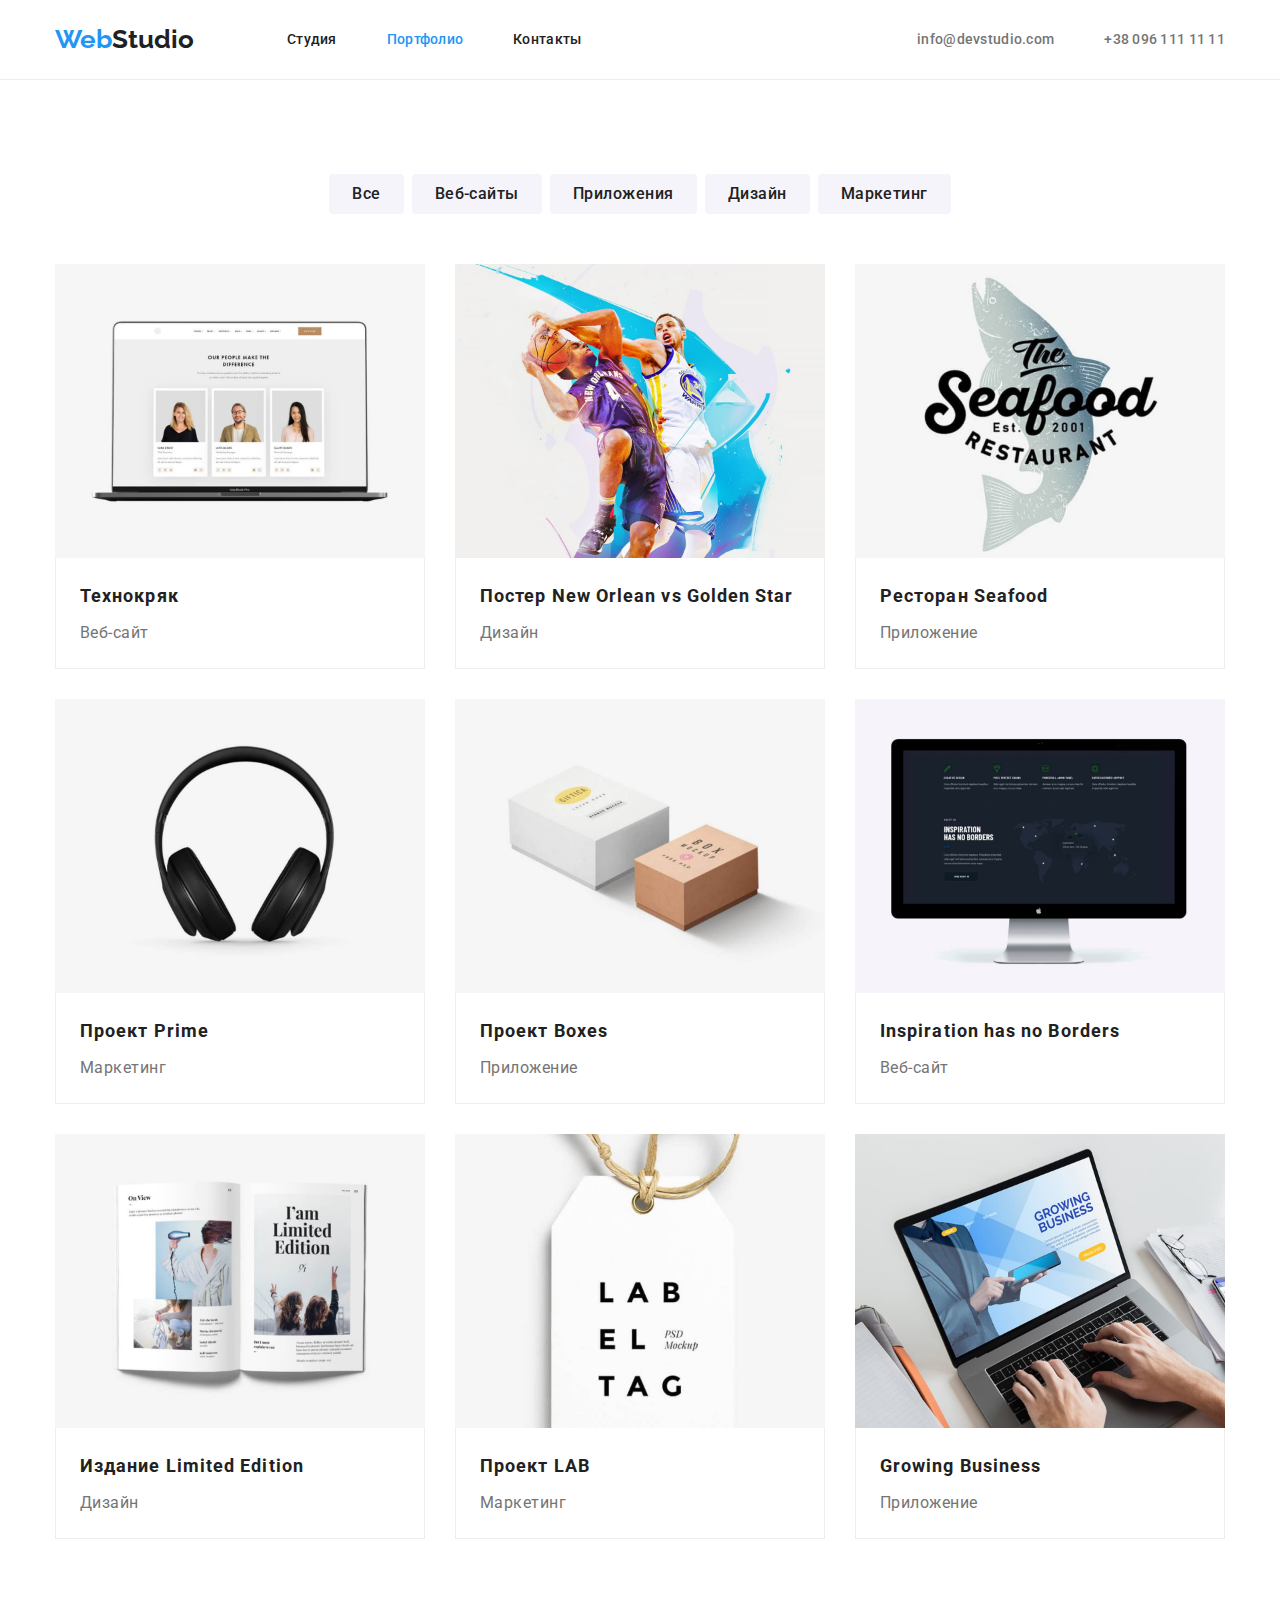
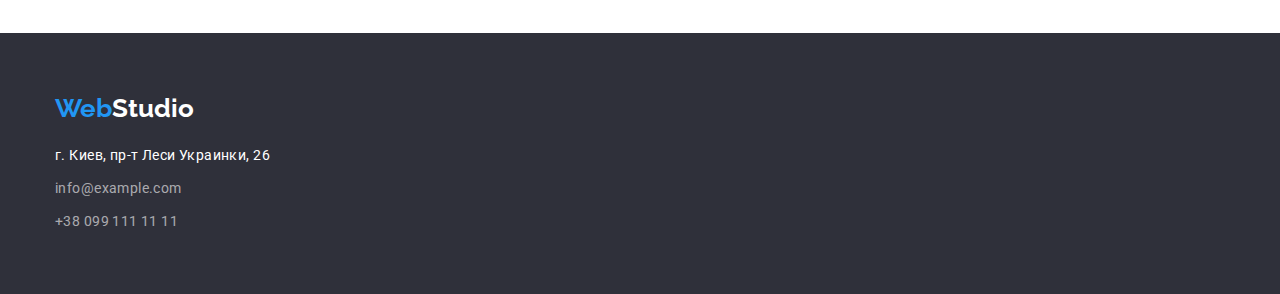
==== portfolio.html @ 28df5c34 "Создает основу для hw-04" ====
<!DOCTYPE html>
<html lang="ru">
<head>
    <meta charset="UTF-8">
    <meta http-equiv="X-UA-Compatible" content="IE=edge">
    <meta name="viewport" content="width=device-width, initial-scale=1.0">
    <title>Portfolio</title>
    <link rel="preconnect" href="https://fonts.googleapis.com">
    <link rel="preconnect" href="https://fonts.gstatic.com" crossorigin>
    <link href="https://fonts.googleapis.com/css2?family=Raleway:wght@700&family=Roboto:wght@400;500;700;900&display=swap"
        rel="stylesheet">
    <link rel="stylesheet" href="./css/normalize.css" />
    <link rel="stylesheet" href="https://cdnjs.cloudflare.com/ajax/libs/modern-normalize/1.1.0/modern-normalize.min.css">
    <link rel="stylesheet" href="./css/styles.css" />

</head>
<body>
    <!--header-->
    <header class="content">
        <div class="container main-nav">
            <nav class="menu">
                <a class=logo href="./index.html"><span class="accent">Web</span>Studio</a>
                <ul class="menu-list no-markers">
                    <li class="menu-item">
                        <a href="./index.html" class="menu-link">Студия</a>
                    </li>
                    <li class="menu-item">
                        <a href="./portfolio.html" class="menu-link current">Портфолио</a>
                    </li>
                    <li class="menu-item">
                        <a href="#" class="menu-link">Контакты</a>
                    </li>
                </ul>
            </nav>
            <ul class="connection no-markers">
                <li class="connection-link"><a href="mailto:info@devstudio.com" class="contact-us">info@devstudio.com</a>
                </li>
                <li class="connection-link"><a href="tel+380961111111" class="contact-us">+38 096 111 11 11</a></li>
            </ul>
        </div>
    </header>
    <main>
        <section class="section">
            <div class="container">
                <h1 class="visually-hidden">Наши работы</h1> <!-- Надо будет скрыть этот элемент "h1"! --> 
                <ul class="filter no-markers">
                    <li class="filter-item"><button type="button" class="filter-button button">Все</button></li>
                    <li class="filter-item"><button type="button" class="filter-button button">Веб-сайты</button></li>
                    <li class="filter-item"><button type="button" class="filter-button button">Приложения</button></li>
                    <li class="filter-item"><button type="button" class="filter-button button">Дизайн</button></li>
                    <li class="filter-item"><button type="button" class="filter-button button">Маркетинг</button></li>
                </ul>
                <ul class="card-set no-markers">
                    <li class="item">
                        <a href="#">
                            <div class="card-thumb">
                                <img class="project-image" src="./images/technokryak.jpg" alt="экран макбука" width="370">
                            </div>
                            <div class="card-content">
                                <h2 class="title-project">Технокряк</h2>
                                <p class="project-description">Веб-сайт</p>
                            </div>
                        </a>
                    </li>
                    <li class="item">
                        <a href="#">
                            <div class="card-thumb">
                                <img class="project-image" src="./images/poster.jpg" alt="два парня играют в баскетбол" width="370">
                            </div>
                            <div class="card-content">
                                <h2 class="title-project">Постер New Orlean vs Golden Star</h2>
                                <p class="project-description">Дизайн</p>
                            </div>
                        </a>
                    </li>
                    <li class="item">
                        <a href="#">
                            <div class="card-thumb">
                                <img class="project-image" src="./images/seafood.jpg" alt="Логотип ресторана Сифуд" width="370">
                            </div>
                            <div class="card-content">
                                <h2 class="title-project">Ресторан Seafood</h2>
                                <p class="project-description">Приложение</p>
                            </div>
                        </a>
                    </li>
                    <li class="item">
                        <a href="#">
                            <div class="card-thumb">
                                <img class="project-image" src="./images/prime.jpg" alt="Наушники" width="370">
                            </div>
                            <div class="card-content">
                                <h2 class="title-project">Проект Prime</h2>
                                <p class="project-description">Маркетинг</p>
                            </div>
                        </a>
                    </li>
                    <li class="item">
                        <a href="#">
                            <div class="card-thumb">
                                <img class="project-image" src="./images/boxes.jpg" alt="Две коробки" width="370">
                            </div>
                            <div class="card-content">
                                <h2 class="title-project">Проект Boxes</h2>
                                <p class="project-description">Приложение</p>
                            </div>
                        </a>
                    </li>
                    <li class="item">
                        <a href="#">
                            <div class="card-thumb">
                                <img class="project-image" src="./images/inspiration.jpg" alt="Экран компьютера" width="370">
                            </div>
                            <div class="card-content">
                                <h2 class="title-project">Inspiration has no Borders</h2>
                                <p class="project-description">Веб-сайт</p>
                            </div>
                        </a>
                    </li>
                    <li class="item">
                        <a href="#">
                            <div class="card-thumb">
                                <img class="project-image" src="./images/Limited.jpg" alt="Открытая книга" width="370">
                            </div>
                            <div class="card-content">
                                <h2 class="title-project">Издание Limited Edition</h2>
                                <p class="project-description">Дизайн</p>
                            </div>
                        </a>
                    </li>
                    <li class="item">
                        <a href="#">
                            <div class="card-thumb">
                                <img class="project-image" src="./images/LAB.jpg" alt="Бейдж с названием проетка" width="370">
                            </div>
                            <div class="card-content">
                                <h2 class="title-project">Проект LAB</h2>
                                <p class="project-description">Маркетинг</p>
                            </div>
                        </a>
                    </li>
                    <li class="item">
                        <a href="#">
                            <div class="card-thumb">
                                <img class="project-image" src="./images/Business.jpg" alt="Работа за ноутбуком" width="370">
                            </div>
                            <div class="card-content">
                                <h2 class="title-project">Growing Business</h2>
                                <p class="project-description">Приложение</p>
                            </div>
                        </a>
                    </li>
                </ul>
            </div>
        </section>
    </main>
    <!--footer-->
    <footer class="dark">
        <div class="container">
            <a class=logo-footer href="./index.html"><span class="accent">Web</span>Studio</a>
            <address>
                <ul class="no-markers">
                    <li class="contacts-footer"><a class="find-us"
                            href="https://www.google.com/maps/place/бул.+Леси+Украинки,+26,+Киев" target="_blank"
                            rel="noreferrer noopener nofollow">г. Киев, пр-т Леси Украинки, 26</a></li>
                    <li class="contacts-footer"><a class=" mail-tel" href="mailto:info@example.com">info@example.com</a>
                    </li>
                    <li class="contacts-footer"><a class="mail-tel" href="tel:+380991111111">+38 099 111 11 11</a></li>
                </ul>
            </address>
        </div>
    </footer>
</body>
</html>
---- css/styles.css ----
:root {
    --primery-color: #212121;
    --secondary-color: #757575;
    --accent-color: #2196F3;
    --accent-color-hover: #188CE8;
    --light-color: #FFFFFF;
    --backgound-gray-color: #F5F4FA;
    --primery-font: 'Roboto', sans-serif;
    --secondary-font: 'Raleway', sans-serif;
    --normal-font: 400;
    --medium-font: 500;
    --bolt-font: 700;
    --bolder-font: 900;
    --primary-font-size: 14px;
    --secondary-font-size: 16px;
    --image-border: 1px solid #EEEEEE;
}

body {
    background-color: var(--light-color);
    font-size: var(--primary-font-size);
    color: var(--primery-color);
    font-family: var(--primery-font);
    letter-spacing: 0,03em;
}
img {
    display: block;
    max-width: 100%;
}

/* header */
.content {
    padding-top: 24px;
    padding-bottom: 24px;
    border-bottom: 1px solid #ECECEC;
}

.menu {
    display: flex;
    align-items: center;
}

.menu-list {
    display: flex;
}

.logo {
    margin-right: 93px;
}

.menu-list .menu-item:not(:last-child) {
margin-right: 50px;    
}

.logo {

    color: var(--primery-color);
    font-family: var(--secondary-font);
    font-size: 26px;
    font-weight: var(--bolt-font);
    line-height: 1.19;
    text-decoration: none;
    letter-spacing: 0.03;
}

.accent {
    color: var(--accent-color);
}

.no-markers {
    list-style: none;
    padding: 0;
    margin: 0;
}

.menu-link {
    color: var(--primery-color);
    font-weight: var(--medium-font);
    text-decoration: none;
    line-height: 1.14;
    letter-spacing: 0.02em;
}
.menu-link:hover, 
.menu-link:focus {
    color: var(--accent-color);
}

.connection {
    display: flex;
    margin-left: auto;
}
.connection .connection-link + .connection-link {
    margin-left: 50px;
}

.contact-us {
    color: var(--secondary-color);
    font-weight: var(--medium-font);
    line-height: 1.14;
    letter-spacing: 0.02em;
    text-decoration: none;
}
.contact-us:hover,
.contact-us:focus {
    color: var(--accent-color);
}

.container {
margin-left: auto;
margin-right: auto;
width: 1200px;
padding-left: 15px;
padding-right: 15px;

/* outline: 2px solid tomato; */
}

.main-nav {
    display: flex;
    align-items: center;
}

/* backblack */
.backblack {
    background-color: #2F303A;
    text-align: center;
}
.section.backblack {
    padding-top: 200px;
    padding-bottom: 200px;
}

/* hero */

.hero-title {
    width: 696px;
    margin-left: auto;
    margin-right: auto;
    margin-top: 0;
    margin-bottom: 30px;

    color: var(--light-color);
    font-weight: var(--bolder-font);
    font-size: 44px;
    font-family: var(--primery-font);
    line-height: 1.36;
    letter-spacing: 0.06em;
    text-transform: uppercase;
}

.button {
    font-family: inherit;
    border: 1px solid transparent;
}
.contained {
box-shadow: 0px 4px 4px rgba(0, 0, 0, 0.15);
border-radius: 4px;
padding: 10px 32px;
margin-left: auto;
margin-right: auto;
min-width: 200px;

color: var(--light-color);
background-color: var(--accent-color);
font-weight: var(--bolt-font);
font-size: var(--secondary-font-size);
line-height: 1.88;
letter-spacing: 0.06em;
cursor: pointer;
text-align: center;

}
.contained:hover,
.contained:focus {background-color: var(--accent-color-hover);}

/* benefits */
.visually-hidden {position: absolute;
    white-space: nowrap;
    width: 1px;
    height: 1px;
    overflow: hidden;
    border: 0;
    padding: 0;
    clip: rect(0 0 0 0);
    clip-path: inset(50%);
    margin: -1px;
    /* Нужно скрыть этот элемент */
}

.benefits-content {
    display: flex;
    
}

.benefits-content .benefits-item {
    width: 270px;
}

.benefits-content .benefits-item:not(:last-child) {
    margin-right: 30px;
}

.achivements {
    margin-top: 0;
    margin-bottom: 10px;

    font-weight: var(--bolt-font);
    font-size: var(--primary-font-size);
    line-height: 1.14;
    letter-spacing: 0.03em;
    text-transform: uppercase;
}
.description {
    margin-top: 0;
    margin-bottom: 0;

    color: var(--secondary-color);
    font-weight: var(--normal-font);
    font-size: var(--primary-font-size);
    line-height: 1.71;
    letter-spacing: 0.03em;
}
/* products */
.section.services {
padding-top: 0;
}

.head-title {
    margin-top: 0;
    margin-bottom: 50px;

    font-weight: var(--bolt-font);
    font-size: 36px;
    line-height: 1.17;
    text-align: center;
    letter-spacing: 0.03em;
}

.services-content {
    display: flex;
}

.services-content .services-image:not(:last-child) {
    margin-right: 30px;
}


/* team */
.gray-background {
background-color: var(--backgound-gray-color);
}

.section {
    padding-top: 94px;
    padding-bottom: 94px;
}

.team {
    display: flex;
}

.team-item {
    width: 270px;
    text-align: center;
}

.team .team-item:not(:last-child) {
    margin-right: 30px;
}

.employee-photo {
    margin-top: 0;
    margin-bottom: 0;
}

.card-information {
    padding-top: 30px;
    padding-bottom: 30px;
}

.person {
    margin-top: 0;
    margin-bottom: 10px;

    font-weight: var(--medium-font);
    font-size: var(--secondary-font-size);
    line-height: 1.19;
    letter-spacing: 0.03em;
}
.profession {
    margin-top: 0;
    margin-bottom: 0;

    color: var(--secondary-color);
    font-weight: var(--normal-font);
    font-size: var(--secondary-font-size);
    line-height: 1.19;
    letter-spacing: 0.03em;
}

/* footer */
.dark {
    background-color: #2F303A;
    padding-top: 60px;
    padding-bottom: 60px;}

.logo-footer {
    display: block;
    margin-bottom: 20px;

    color: var(--light-color);
    font-family: var(--secondary-font);
    font-size: 26px;
    font-weight: 700;
    line-height: 1.19;
    text-decoration: none;
    letter-spacing: 0.03;
}
.contacts-footer {
    display: block;
    margin-top: 0;
}

.no-markers .contacts-footer:not(:last-child) {
    margin-bottom: 9px;
}

.find-us {
    color: #FFFFFF;
    font-style: normal;
    font-weight: var(--normal-font);
    font-size: var(--primary-font-size);
    line-height: 1.71;
    letter-spacing: 0.03em;
    text-decoration: none;
}

.mail-tel {
    color: rgba(255, 255, 255, 0.6);
    font-style: normal;
    font-weight: var(--normal-font);
    font-size: var(--primary-font-size);
    line-height: 1.71;
    
    letter-spacing: 0.03em;
    text-decoration: none;
}

.find-us:hover,
.find-us:focus {
    color: var(--accent-color)
}
.mail-tel:hover,
.mail-tel:focus {
    color: var(--accent-color)
}


/*===============Cтраничка Портфолио===============*/

.current {
    color: var(--accent-color);}

.filter {
    display: flex;
    justify-content: center;
    margin-bottom: 50px;
}

.filter .filter-item:not(:last-child) {
    margin-right: 8px;
}

/*кнопки-фильтры*/
.filter-button {
    padding: 6px 22px;
    border-radius: 4px;
    
    color: var(--primery-color);
    background-color: var(--backgound-gray-color);
    font-family: var(--primery-font);
    font-weight: var(--medium-font);
    font-size: var(--secondary-font-size);
    line-height: 1.62;
    text-align: center;
    letter-spacing: 0.03em;
    cursor: pointer;
}

.filter-button:hover,
.filter-button:focus {
    color: var(--light-color);
    background-color: var(--accent-color);
}

.project-image {
    margin-top: 0;
    margin-bottom: 0px;
}

.title-project {
    margin-top: 0;
    margin-bottom: 4px;

    font-size: 18px;
    font-weight: var(--bolt-font);
    line-height: 2.0;
    letter-spacing: 0.06em;
}

.card-set {
    display: flex;
    flex-wrap: wrap;
    margin-top: -30px;
    margin-left: -30px;
}

.card-set > .item {
    flex-basis:calc(100% / 3 - 30px);
    margin-left: 30px;
    margin-top: 30px;
}

.item a {
    text-decoration: none;
    color: var(--primery-color);
}

.card-content {
    padding: 20px 24px;
    border-bottom: var(--image-border);
    border-right: var(--image-border);
    border-left: var(--image-border);
}

.project-description {
    margin-top: 0;
    margin-bottom: 0;

    color: var(--secondary-color);
    font-weight: var(--normal-font);
    font-size: var(--secondary-font-size);
    line-height: 1.88;
    letter-spacing: 0.03em;
    
}
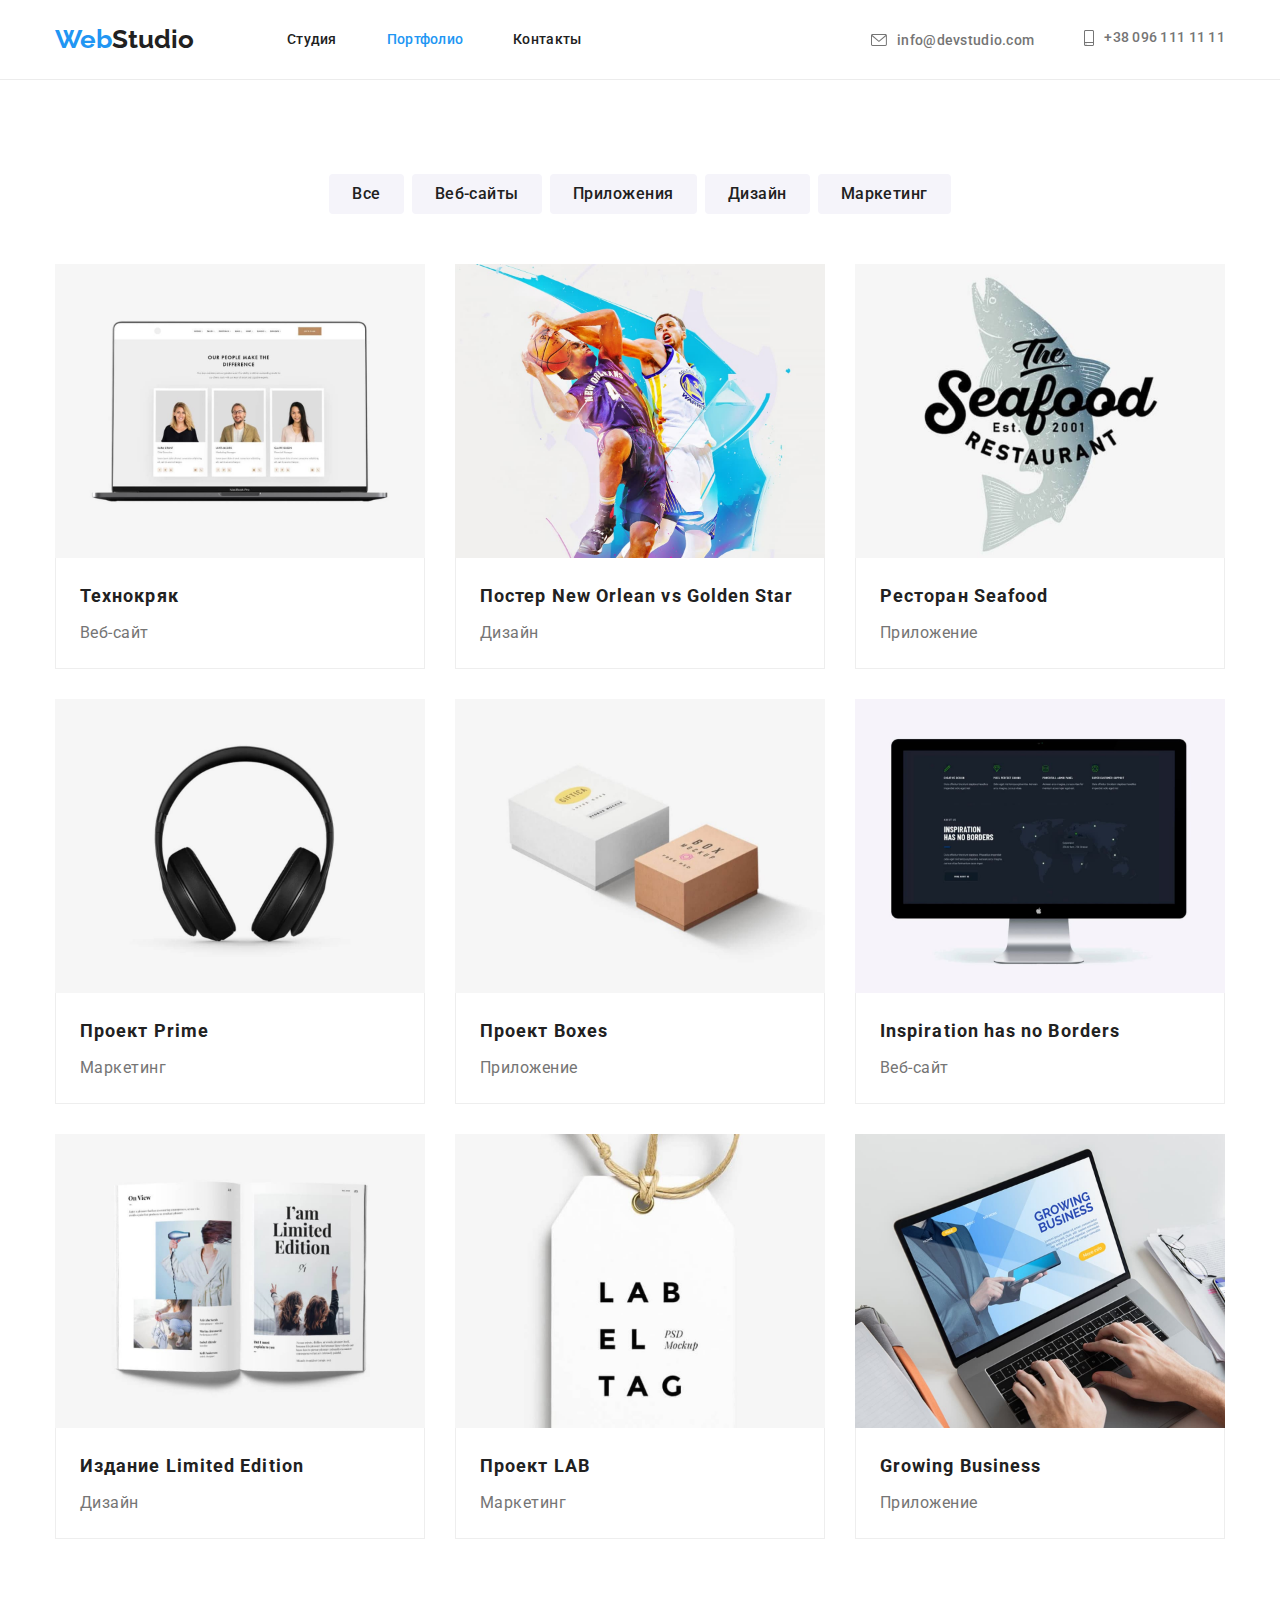
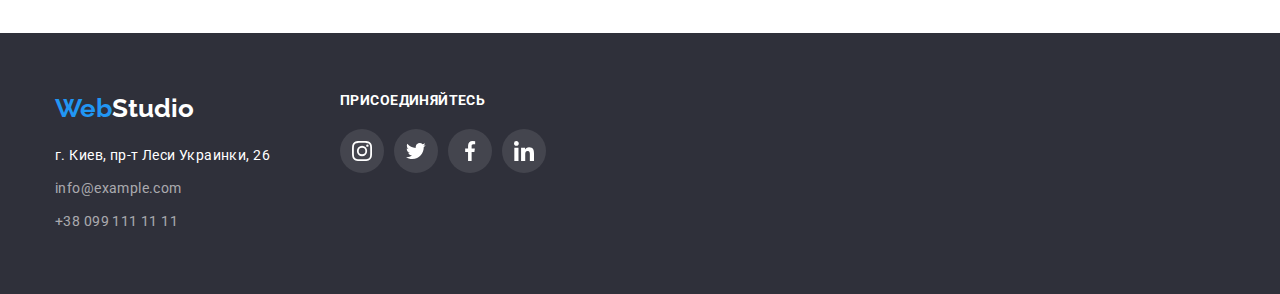
==== commit b44eb760: "Переделывает хедеры и футеры" ====
--- a/portfolio.html
+++ b/portfolio.html
@@ -33,9 +33,22 @@
                 </ul>
             </nav>
             <ul class="connection no-markers">
-                <li class="connection-link"><a href="mailto:info@devstudio.com" class="contact-us">info@devstudio.com</a>
+                <li class="connection-link">
+                    <a href="mailto:info@devstudio.com" class="contact-us">
+                        <svg class="contact-icon" width="16px" height="12px">
+                            <use href="./images/sprite.svg#icon-envelope"></use>
+                        </svg>
+                        info@devstudio.com
+                    </a>
                 </li>
-                <li class="connection-link"><a href="tel+380961111111" class="contact-us">+38 096 111 11 11</a></li>
+                <li class="connection-link">
+                    <a href="tel+380961111111" class="contact-us">
+                        <svg class="contact-icon" width="10px" height="16px">
+                            <use href="./images/sprite.svg#icon-smartphone"></use>
+                        </svg>
+                        +38 096 111 11 11
+                    </a>
+                </li>
             </ul>
         </div>
     </header>
@@ -156,18 +169,53 @@
     </main>
     <!--footer-->
     <footer class="dark">
-        <div class="container">
-            <a class=logo-footer href="./index.html"><span class="accent">Web</span>Studio</a>
-            <address>
-                <ul class="no-markers">
-                    <li class="contacts-footer"><a class="find-us"
-                            href="https://www.google.com/maps/place/бул.+Леси+Украинки,+26,+Киев" target="_blank"
-                            rel="noreferrer noopener nofollow">г. Киев, пр-т Леси Украинки, 26</a></li>
-                    <li class="contacts-footer"><a class=" mail-tel" href="mailto:info@example.com">info@example.com</a>
-                    </li>
-                    <li class="contacts-footer"><a class="mail-tel" href="tel:+380991111111">+38 099 111 11 11</a></li>
-                </ul>
-            </address>
+        <div class="container footer">
+            <div class="contact-group">
+                <a class=logo-footer href="./index.html"><span class="accent">Web</span>Studio</a>
+                <address>
+                    <ul class="contacts no-markers">
+                        <li class="contacts-footer"><a class="find-us"
+                                href="https://www.google.com/maps/place/бул.+Леси+Украинки,+26,+Киев" target="_blank"
+                                rel="noreferrer noopener nofollow">г. Киев, пр-т Леси Украинки, 26</a></li>
+                        <li class="contacts-footer"><a class=" mail-tel" href="mailto:info@example.com">info@example.com</a>
+                        </li>
+                        <li class="contacts-footer"><a class="mail-tel" href="tel:+380991111111">+38 099 111 11 11</a></li>
+                    </ul>
+                </address>
+            </div>
+            <div class="join">
+                <p class="join-text">присоединяйтесь</p>
+                <ul class="social-links no-markers">
+                    <li class="join-social-links">
+                        <a class="link" href="#">
+                            <svg class="instagram-link" width="20px" height="20px">
+                                <use href="./images/sprite.svg#icon-instagram-footer"></use>
+                            </svg>
+                        </a>
+                    </li>
+                    <li class="join-social-links">
+                        <a class="link" href="#">
+                            <svg class="twitter-link" width="20px" height="20px">
+                                <use href="./images/sprite.svg#icon-twitter-footer"></use>
+                            </svg>
+                        </a>
+                    </li>
+                    <li class="join-social-links">
+                        <a class="link" href="#">
+                            <svg class="facebook-link" width="20px" height="20px">
+                                <use href="./images/sprite.svg#icon-facebook-footer"></use>
+                            </svg>
+                        </a>
+                    </li>
+                    <li class="join-social-links">
+                        <a class="link" href="#">
+                            <svg class="linkedin-link" width="20px" height="20px">
+                                <use href="./images/sprite.svg#icon-linkedin-footer"></use>
+                            </svg>
+                        </a>
+                    </li>
+                </ul>
+            </div>
         </div>
     </footer>
 </body>
--- a/css/styles.css
+++ b/css/styles.css
@@ -5,6 +5,8 @@
     --accent-color-hover: #188CE8;
     --light-color: #FFFFFF;
     --backgound-gray-color: #F5F4FA;
+    --link-client-color: #AFB1B8;
+    --image-border: 1px solid #EEEEEE;
     --primery-font: 'Roboto', sans-serif;
     --secondary-font: 'Raleway', sans-serif;
     --normal-font: 400;
@@ -13,9 +15,9 @@
     --bolder-font: 900;
     --primary-font-size: 14px;
     --secondary-font-size: 16px;
-    --image-border: 1px solid #EEEEEE;
-}
-
+}
+
+/* ==============Общие стили и сброс============== */
 body {
     background-color: var(--light-color);
     font-size: var(--primary-font-size);
@@ -28,7 +30,30 @@
     max-width: 100%;
 }
 
-/* header */
+.container {
+    margin-left: auto;
+    margin-right: auto;
+    width: 1200px;
+    padding-left: 15px;
+    padding-right: 15px;
+}
+
+.no-markers {
+    list-style: none;
+    padding: 0;
+    margin: 0;
+}
+
+.menu-link.current {
+    color: var(--accent-color);
+}
+
+/* ==============/Общие стили и сброс============== */
+
+
+
+/* =====================header===================== */
+
 .content {
     padding-top: 24px;
     padding-bottom: 24px;
@@ -49,7 +74,7 @@
 }
 
 .menu-list .menu-item:not(:last-child) {
-margin-right: 50px;    
+    margin-right: 50px;    
 }
 
 .logo {
@@ -67,12 +92,6 @@
     color: var(--accent-color);
 }
 
-.no-markers {
-    list-style: none;
-    padding: 0;
-    margin: 0;
-}
-
 .menu-link {
     color: var(--primery-color);
     font-weight: var(--medium-font);
@@ -87,13 +106,27 @@
 
 .connection {
     display: flex;
+    align-items: baseline;
     margin-left: auto;
 }
+
+.contact-icon {
+    fill: currentColor;
+    margin-right: 10px;
+}
+
+.contact-icon:hover,
+.contact-icon:focus {
+    fill: currentColor;
+}
+
 .connection .connection-link + .connection-link {
     margin-left: 50px;
 }
 
 .contact-us {
+    display: flex;
+    align-items: center;
     color: var(--secondary-color);
     font-weight: var(--medium-font);
     line-height: 1.14;
@@ -105,15 +138,11 @@
     color: var(--accent-color);
 }
 
-.container {
-margin-left: auto;
-margin-right: auto;
-width: 1200px;
-padding-left: 15px;
-padding-right: 15px;
-
-/* outline: 2px solid tomato; */
-}
+/* =====================/header===================== */
+
+
+
+/* ==================hero (overlay)================= */
 
 .main-nav {
     display: flex;
@@ -121,16 +150,25 @@
 }
 
 /* backblack */
-.backblack {
+.section.overlay {
+    max-width: 1600px;
+    height: 600px;
+    margin-left: auto;
+    margin-right: auto;
     background-color: #2F303A;
     text-align: center;
-}
-.section.backblack {
     padding-top: 200px;
     padding-bottom: 200px;
-}
-
-/* hero */
+
+    background-image: linear-gradient(
+        to right,
+        rgba(47, 48, 58, 0.4),
+        rgba(47, 48, 58, 0.4)
+    ),
+    url(../images/background-hero-img.jpg);
+    background-repeat: no-repeat;
+    background-position: center;
+}
 
 .hero-title {
     width: 696px;
@@ -153,28 +191,35 @@
     border: 1px solid transparent;
 }
 .contained {
-box-shadow: 0px 4px 4px rgba(0, 0, 0, 0.15);
-border-radius: 4px;
-padding: 10px 32px;
-margin-left: auto;
-margin-right: auto;
-min-width: 200px;
-
-color: var(--light-color);
-background-color: var(--accent-color);
-font-weight: var(--bolt-font);
-font-size: var(--secondary-font-size);
-line-height: 1.88;
-letter-spacing: 0.06em;
-cursor: pointer;
-text-align: center;
-
-}
+    box-shadow: 0px 4px 4px rgba(0, 0, 0, 0.15);
+    border-radius: 4px;
+    padding: 10px 32px;
+    margin-left: auto;
+    margin-right: auto;
+    min-width: 200px;
+
+    color: var(--light-color);
+    background-color: var(--accent-color);
+    font-weight: var(--bolt-font);
+    font-size: var(--secondary-font-size);
+    line-height: 1.88;
+    letter-spacing: 0.06em;
+    cursor: pointer;
+    text-align: center;
+}
+
 .contained:hover,
-.contained:focus {background-color: var(--accent-color-hover);}
-
-/* benefits */
-.visually-hidden {position: absolute;
+.contained:focus {
+    background-color: var(--accent-color-hover);
+}
+
+/* ==================/hero (overlay)================= */
+
+
+
+/* ====================benefits=======================*/
+.visually-hidden {
+    position: absolute;
     white-space: nowrap;
     width: 1px;
     height: 1px;
@@ -184,20 +229,21 @@
     clip: rect(0 0 0 0);
     clip-path: inset(50%);
     margin: -1px;
-    /* Нужно скрыть этот элемент */
+    /* Cкрытый элемент */
 }
 
 .benefits-content {
     display: flex;
-    
-}
-
-.benefits-content .benefits-item {
+}
+
+.benefits-icon-container {
+    padding: 25px 102px;
     width: 270px;
-}
-
-.benefits-content .benefits-item:not(:last-child) {
+    height: 120px;
+    background-color: var(--backgound-gray-color);
     margin-right: 30px;
+    margin-bottom: 30px;
+    border-radius: 4px;
 }
 
 .achivements {
@@ -220,9 +266,14 @@
     line-height: 1.71;
     letter-spacing: 0.03em;
 }
-/* products */
+
+/* ====================/benefits=======================*/
+
+
+
+/* =====================products=======================*/
 .section.services {
-padding-top: 0;
+    padding-top: 0;
 }
 
 .head-title {
@@ -244,10 +295,13 @@
     margin-right: 30px;
 }
 
-
-/* team */
+/* =====================/products=======================*/
+
+
+
+/* ========================team=========================*/
 .gray-background {
-background-color: var(--backgound-gray-color);
+    background-color: var(--backgound-gray-color);
 }
 
 .section {
@@ -298,14 +352,57 @@
     letter-spacing: 0.03em;
 }
 
-/* footer */
+/* ========================/team=========================*/
+
+
+
+/* =======================clients=========================*/
+
+.clients-list {
+    display: flex;
+    justify-content: center;
+    align-items: center;
+    
+}
+
+.client {
+
+}
+
+.client-link {
+   color: var(--link-client-color);
+}
+
+.client-link:hover,
+.client-link:focus {
+    color: var(--accent-color);
+}
+
+.client:not(:last-child) {
+    margin-right: 30px;
+}
+
+.client-icon {
+    fill: currentColor;
+}
+
+/* =======================/clients=========================*/
+
+
+
+/* =======================footer=========================*/
+
 .dark {
     background-color: #2F303A;
     padding-top: 60px;
-    padding-bottom: 60px;}
+    padding-bottom: 60px;
+}
+.footer {
+    display: flex;
+}
 
 .logo-footer {
-    display: block;
+    display: inline-block;
     margin-bottom: 20px;
 
     color: var(--light-color);
@@ -316,6 +413,12 @@
     text-decoration: none;
     letter-spacing: 0.03;
 }
+
+.contacts {
+    display: inline-block;
+}
+
+
 .contacts-footer {
     display: block;
     margin-top: 0;
@@ -341,7 +444,7 @@
     font-weight: var(--normal-font);
     font-size: var(--primary-font-size);
     line-height: 1.71;
-    
+
     letter-spacing: 0.03em;
     text-decoration: none;
 }
@@ -350,16 +453,57 @@
 .find-us:focus {
     color: var(--accent-color)
 }
+
 .mail-tel:hover,
 .mail-tel:focus {
     color: var(--accent-color)
 }
 
-
-/*===============Cтраничка Портфолио===============*/
-
-.current {
-    color: var(--accent-color);}
+.join-text {
+    font-family: var(--primery-font);
+    font-weight: var(--bolt-font);
+    font-size: var(--primary-font-size);
+    line-height: 1.14;
+    letter-spacing: 0.03em;
+    text-transform: uppercase;
+    color: #FFFFFF;
+
+    margin-top: 0;
+    margin-bottom: 20px;
+    margin-left: 70px;
+}
+
+.social-links.no-markers {
+    display: flex;
+    align-items: center;
+    margin-left: 70px;
+    margin-right: 0;
+}
+
+.link {
+    display: flex;
+    align-items: center;
+    justify-content: center;
+    width: 44px;
+    height: 44px;
+    background-color: rgba(255, 255, 255, 0.1);
+    border-radius: 50%;
+}
+
+.link:hover,
+.link:focus {
+    background-color: var(--accent-color) ;  
+}
+
+.join-social-links:not(:last-child) {
+    margin-right: 10px;
+}
+
+/* =======================footer=========================*/
+
+
+
+/*====================СТРАНИЧКА PORTFOLIO================*/
 
 .filter {
     display: flex;
@@ -371,11 +515,12 @@
     margin-right: 8px;
 }
 
-/*кнопки-фильтры*/
+
+/*====================кнопки-фильтры====================*/
 .filter-button {
     padding: 6px 22px;
     border-radius: 4px;
-    
+
     color: var(--primery-color);
     background-color: var(--backgound-gray-color);
     font-family: var(--primery-font);
@@ -393,6 +538,12 @@
     background-color: var(--accent-color);
 }
 
+/*====================/кнопки-фильтры====================*/
+
+
+
+/*========================card-set=======================*/
+
 .project-image {
     margin-top: 0;
     margin-bottom: 0px;
@@ -415,8 +566,8 @@
     margin-left: -30px;
 }
 
-.card-set > .item {
-    flex-basis:calc(100% / 3 - 30px);
+.card-set>.item {
+    flex-basis: calc(100% / 3 - 30px);
     margin-left: 30px;
     margin-top: 30px;
 }
@@ -442,7 +593,6 @@
     font-size: var(--secondary-font-size);
     line-height: 1.88;
     letter-spacing: 0.03em;
-    
-}
-
- +}
+
+/*========================/card-set=======================*/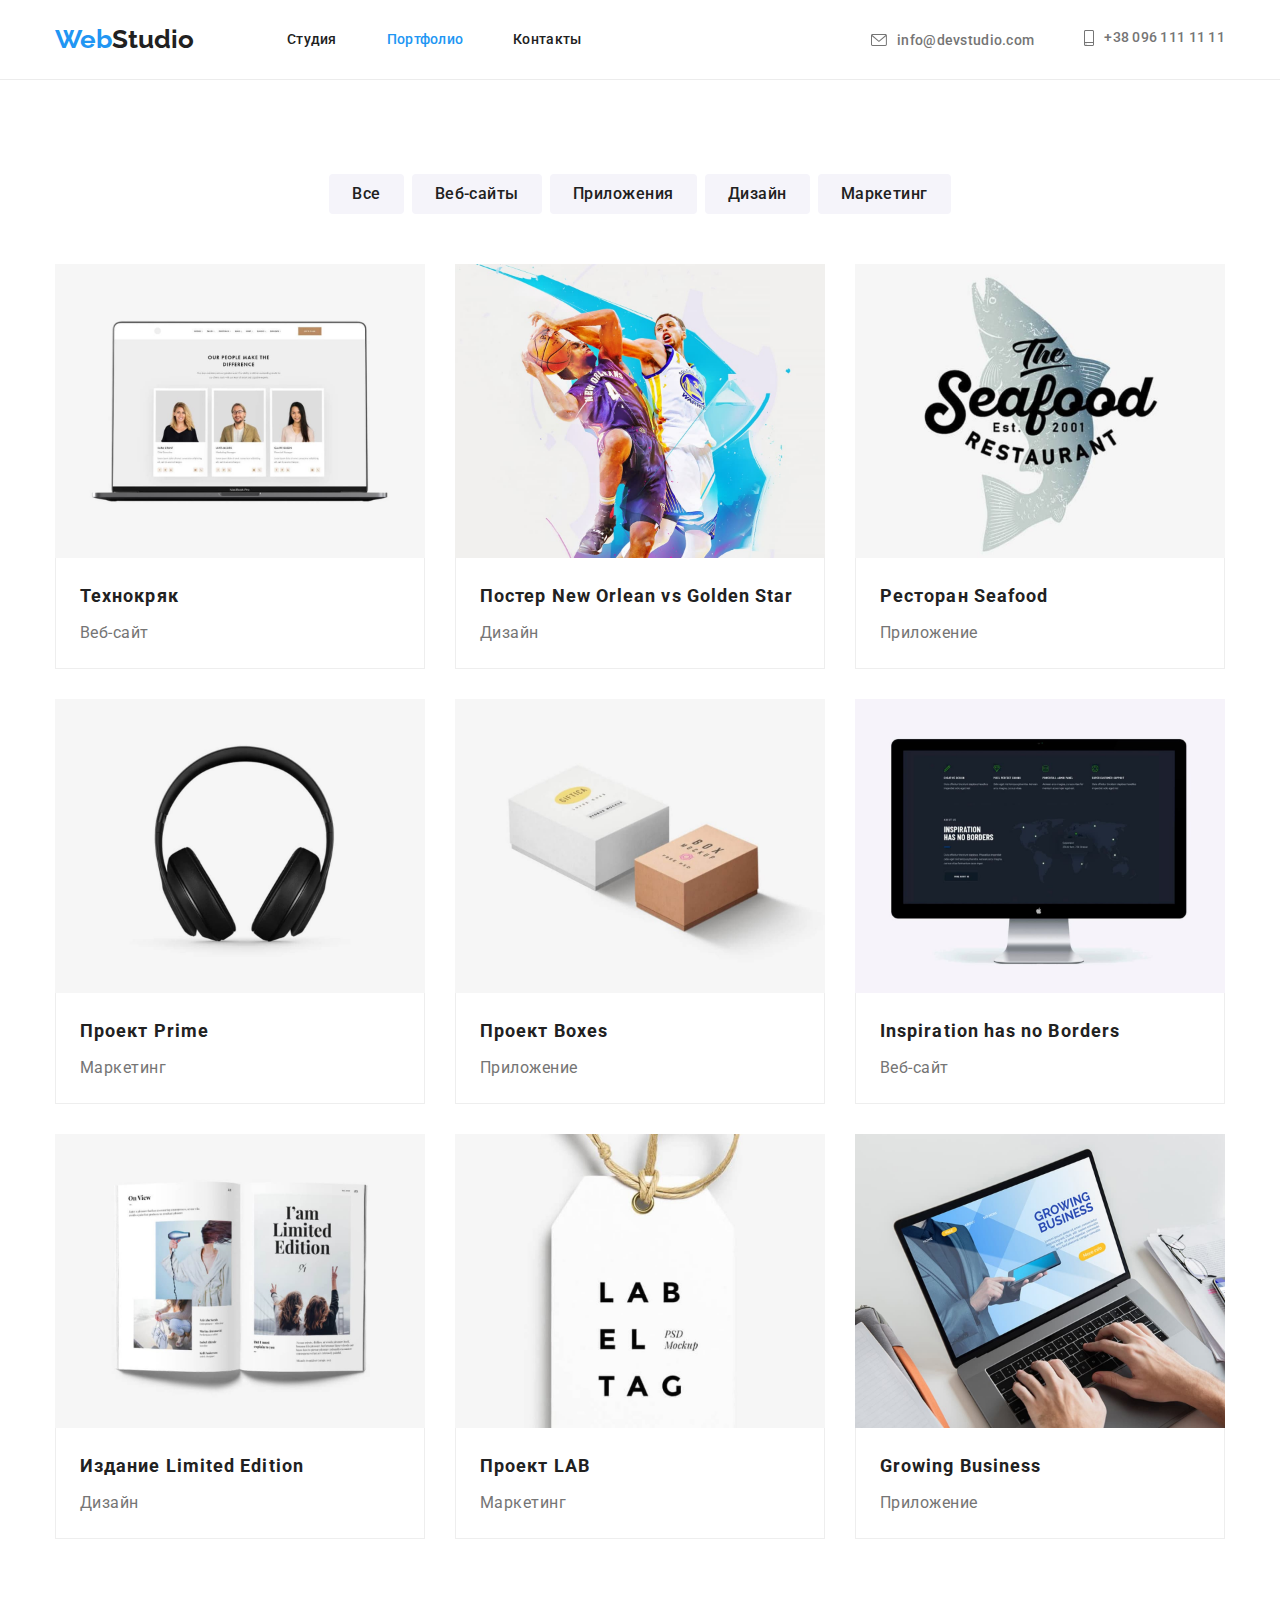
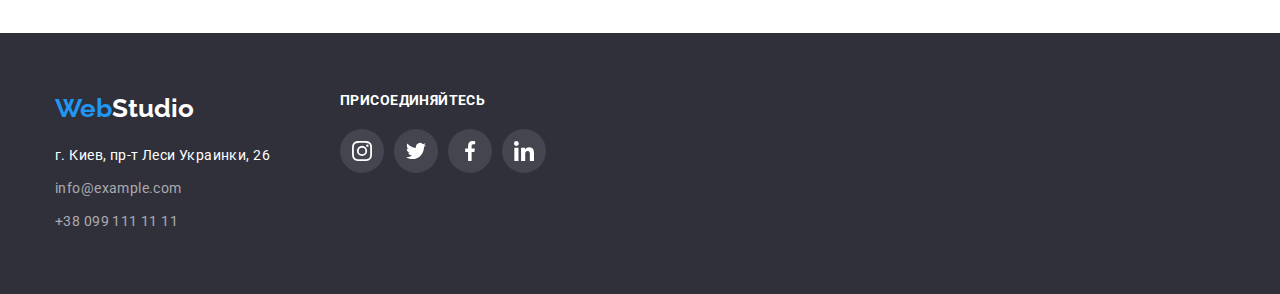
==== commit 2cd251d5: "Исправляет футер и иконки соцсетей" ====
--- a/portfolio.html
+++ b/portfolio.html
@@ -187,30 +187,30 @@
                 <p class="join-text">присоединяйтесь</p>
                 <ul class="social-links no-markers">
                     <li class="join-social-links">
-                        <a class="link" href="#">
-                            <svg class="instagram-link" width="20px" height="20px">
-                                <use href="./images/sprite.svg#icon-instagram-footer"></use>
-                            </svg>
-                        </a>
-                    </li>
-                    <li class="join-social-links">
-                        <a class="link" href="#">
-                            <svg class="twitter-link" width="20px" height="20px">
-                                <use href="./images/sprite.svg#icon-twitter-footer"></use>
-                            </svg>
-                        </a>
-                    </li>
-                    <li class="join-social-links">
-                        <a class="link" href="#">
-                            <svg class="facebook-link" width="20px" height="20px">
-                                <use href="./images/sprite.svg#icon-facebook-footer"></use>
-                            </svg>
-                        </a>
-                    </li>
-                    <li class="join-social-links">
-                        <a class="link" href="#">
-                            <svg class="linkedin-link" width="20px" height="20px">
-                                <use href="./images/sprite.svg#icon-linkedin-footer"></use>
+                        <a class="social-link-footer" href="#">
+                            <svg class="social-link-icon" width="20px" height="20px">
+                                <use href="./images/sprite.svg#icon-instagram"></use>
+                            </svg>
+                        </a>
+                    </li>
+                    <li class="join-social-links">
+                        <a class="social-link-footer" href="#">
+                            <svg class="social-link-icon" width="20px" height="20px">
+                                <use href="./images/sprite.svg#icon-twitter"></use>
+                            </svg>
+                        </a>
+                    </li>
+                    <li class="join-social-links">
+                        <a class="social-link-footer" href="#">
+                            <svg class="social-link-icon" width="20px" height="20px">
+                                <use href="./images/sprite.svg#icon-facebook"></use>
+                            </svg>
+                        </a>
+                    </li>
+                    <li class="join-social-links">
+                        <a class="social-link-footer" href="#">
+                            <svg class="social-link-icon" width="20px" height="20px">
+                                <use href="./images/sprite.svg#icon-linkedin"></use>
                             </svg>
                         </a>
                     </li>
--- a/css/styles.css
+++ b/css/styles.css
@@ -206,6 +206,7 @@
     letter-spacing: 0.06em;
     cursor: pointer;
     text-align: center;
+    box-shadow: 0px 4px 4px rgba(0, 0, 0, 0.15);
 }
 
 .contained:hover,
@@ -236,12 +237,17 @@
     display: flex;
 }
 
+.benefits-item:not(:last-child) {
+    margin-right: 30px;
+}
+
 .benefits-icon-container {
-    padding: 25px 102px;
+    display: flex;
+    justify-content: center;
+    align-items: center;
     width: 270px;
     height: 120px;
     background-color: var(--backgound-gray-color);
-    margin-right: 30px;
     margin-bottom: 30px;
     border-radius: 4px;
 }
@@ -316,6 +322,9 @@
 .team-item {
     width: 270px;
     text-align: center;
+
+    box-shadow: 0px 1px 3px rgba(0, 0, 0, 0.12), 0px 1px 1px rgba(0, 0, 0, 0.14), 0px 2px 1px rgba(0, 0, 0, 0.2);
+    border-radius: 0px 0px 4px 4px;
 }
 
 .team .team-item:not(:last-child) {
@@ -343,7 +352,7 @@
 }
 .profession {
     margin-top: 0;
-    margin-bottom: 0;
+    margin-bottom: 16px;
 
     color: var(--secondary-color);
     font-weight: var(--normal-font);
@@ -352,6 +361,49 @@
     letter-spacing: 0.03em;
 }
 
+
+.social-links-list {
+    display: flex;
+    align-items: center;
+    justify-content: center;
+}
+
+.card-social-link {
+    width: 44px;
+    height: 44px;
+    border-radius: 50%;
+}
+
+.card-social-link:hover,
+.card-social-link:focus {
+    background-color: var(--accent-color);
+}
+
+.personal-social-links {
+    display: flex;
+    justify-content: center;
+    align-items: center;
+    text-decoration: none;
+    color: var(--link-client-color);
+    width: 100%;
+    height: 100%;
+}
+
+.personal-social-links:hover,
+.personal-social-links:focus {
+    color: var(--light-color);
+}
+
+.personal-social-link-icon {
+    fill: currentColor;
+}
+
+.personal-social-link-icon:hover,
+.personal-social-link-icon:focus {
+    fill: currentColor;
+}
+
+
 /* ========================/team=========================*/
 
 
@@ -366,16 +418,26 @@
 }
 
 .client {
-
+    display: flex;
+    width: 170px;
+    height: 92px;
 }
 
 .client-link {
+   display: flex;
+   align-items: center;
+   justify-content: center;
    color: var(--link-client-color);
+   width: 100%;
+   height: 100%;
+   border: 1px solid currentColor;
+   border-radius: 4px;
 }
 
 .client-link:hover,
 .client-link:focus {
     color: var(--accent-color);
+    border-color: currentColor;
 }
 
 .client:not(:last-child) {
@@ -459,6 +521,10 @@
     color: var(--accent-color)
 }
 
+.join {
+    margin-left: 70px;
+}
+
 .join-text {
     font-family: var(--primery-font);
     font-weight: var(--bolt-font);
@@ -469,34 +535,38 @@
     color: #FFFFFF;
 
     margin-top: 0;
-    margin-bottom: 20px;
-    margin-left: 70px;
-}
-
-.social-links.no-markers {
-    display: flex;
-    align-items: center;
-    margin-left: 70px;
-    margin-right: 0;
-}
-
-.link {
-    display: flex;
-    align-items: center;
-    justify-content: center;
+    margin-bottom: 20px;  
+}
+
+.social-links {
+    display: flex;
+    gap: 10px;
+}
+
+.join-social-links {
     width: 44px;
     height: 44px;
+}
+
+.social-link-footer {
+    display: flex;
+    justify-content: center;
+    align-items: center;
+    width: 100%;
+    height: 100%;
+    text-decoration: none;
+    color: var(--light-color);
     background-color: rgba(255, 255, 255, 0.1);
     border-radius: 50%;
 }
 
-.link:hover,
-.link:focus {
-    background-color: var(--accent-color) ;  
-}
-
-.join-social-links:not(:last-child) {
-    margin-right: 10px;
+.social-link-footer:hover,
+.social-link-footer:focus {
+    background-color: var(--accent-color)
+}
+
+.social-link-icon {
+    fill: currentColor
 }
 
 /* =======================footer=========================*/
@@ -504,6 +574,8 @@
 
 
 /*====================СТРАНИЧКА PORTFOLIO================*/
+
+/*====================кнопки-фильтры====================*/
 
 .filter {
     display: flex;
@@ -515,8 +587,6 @@
     margin-right: 8px;
 }
 
-
-/*====================кнопки-фильтры====================*/
 .filter-button {
     padding: 6px 22px;
     border-radius: 4px;
@@ -536,6 +606,7 @@
 .filter-button:focus {
     color: var(--light-color);
     background-color: var(--accent-color);
+    box-shadow: 0px 3px 1px rgba(0, 0, 0, 0.1), 0px 1px 2px rgba(0, 0, 0, 0.08), 0px 2px 2px rgba(0, 0, 0, 0.12);
 }
 
 /*====================/кнопки-фильтры====================*/
@@ -572,10 +643,15 @@
     margin-top: 30px;
 }
 
+.item:hover {
+    box-shadow: 0px 1px 1px rgba(0, 0, 0, 0.12), 0px 4px 4px rgba(0, 0, 0, 0.06), 1px 4px 6px rgba(0, 0, 0, 0.16);
+}
+
 .item a {
     text-decoration: none;
     color: var(--primery-color);
 }
+
 
 .card-content {
     padding: 20px 24px;
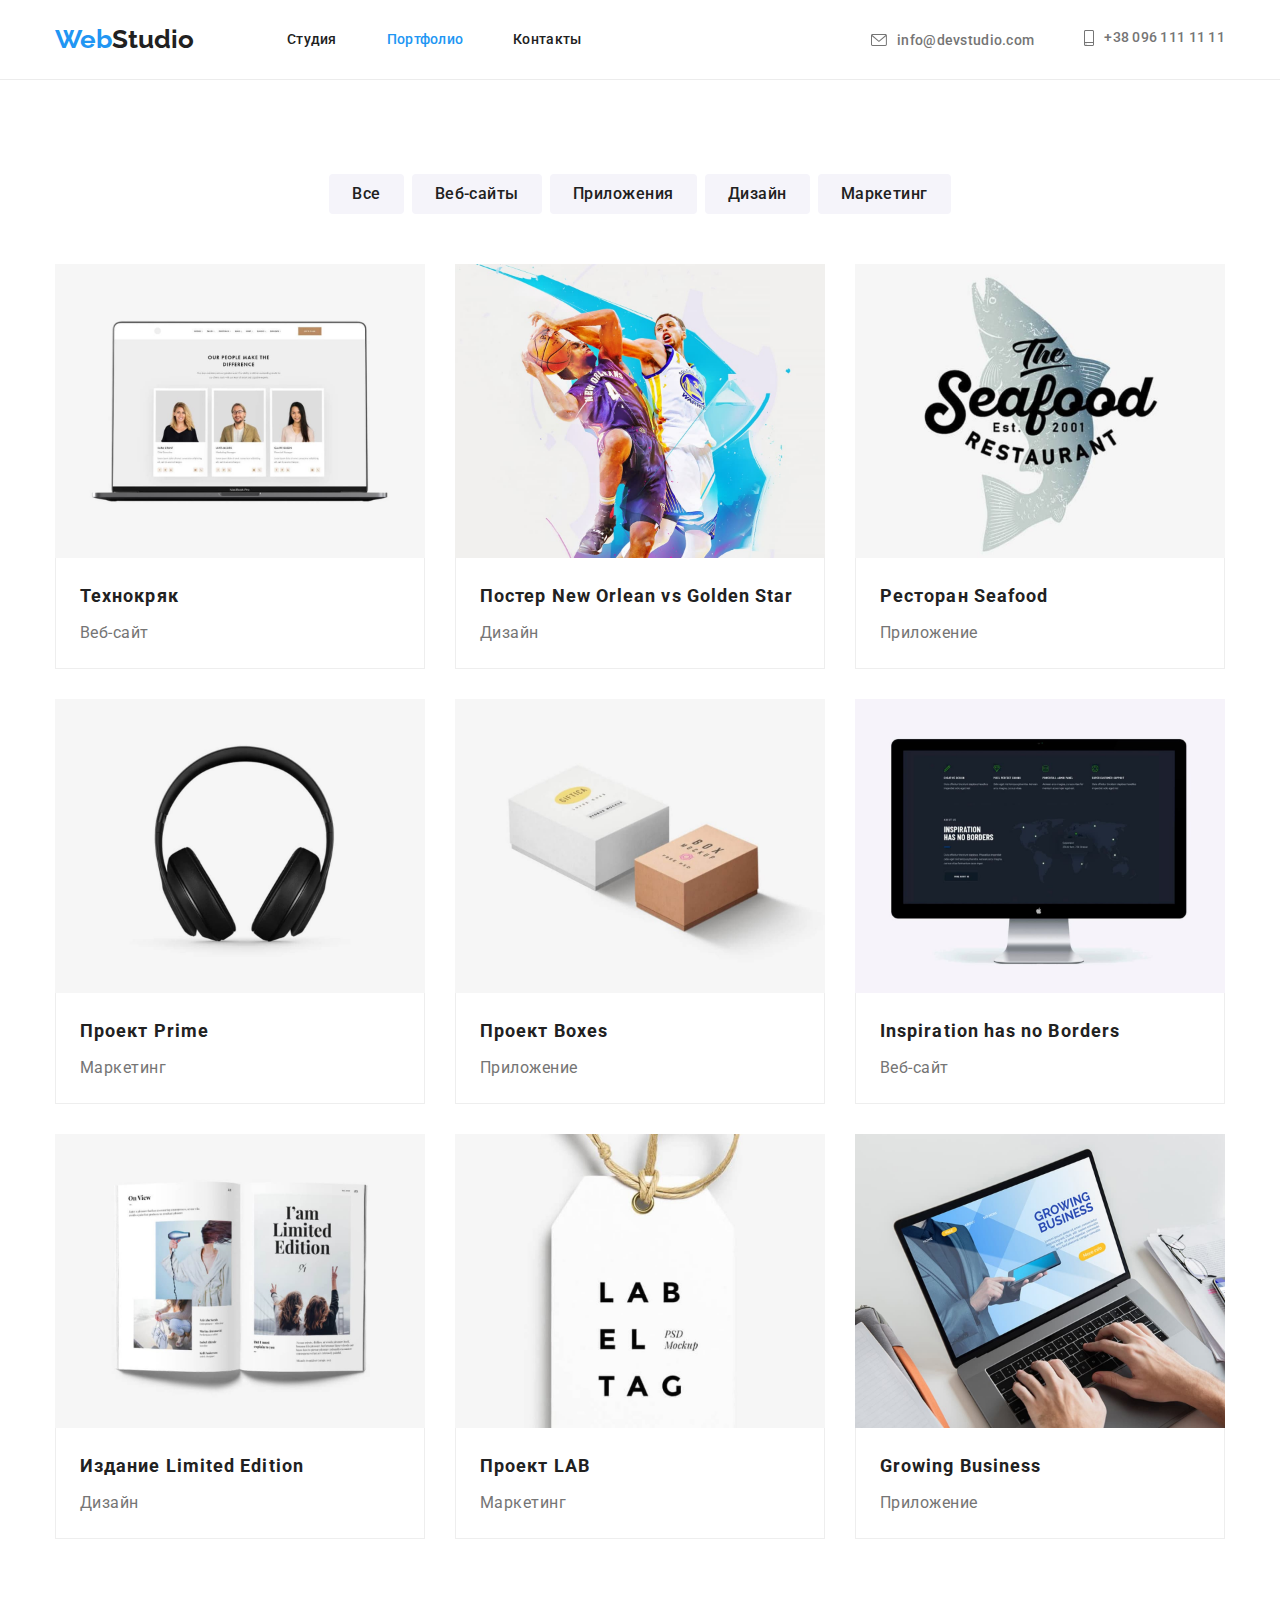
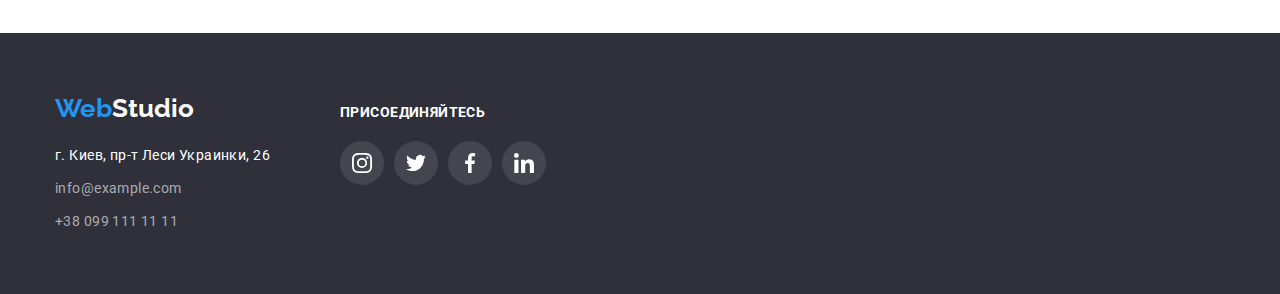
==== commit d900f4d7: "Исправляет замечания ментора по всему д.з. 4" ====
--- a/portfolio.html
+++ b/portfolio.html
@@ -64,8 +64,8 @@
                     <li class="filter-item"><button type="button" class="filter-button button">Маркетинг</button></li>
                 </ul>
                 <ul class="card-set no-markers">
-                    <li class="item">
-                        <a href="#">
+                    <li class="card-set-item">
+                        <a class="card-set-link" href="#">
                             <div class="card-thumb">
                                 <img class="project-image" src="./images/technokryak.jpg" alt="экран макбука" width="370">
                             </div>
@@ -75,8 +75,8 @@
                             </div>
                         </a>
                     </li>
-                    <li class="item">
-                        <a href="#">
+                    <li class="card-set-item">
+                        <a class="card-set-link href="#">
                             <div class="card-thumb">
                                 <img class="project-image" src="./images/poster.jpg" alt="два парня играют в баскетбол" width="370">
                             </div>
@@ -86,8 +86,8 @@
                             </div>
                         </a>
                     </li>
-                    <li class="item">
-                        <a href="#">
+                    <li class="card-set-item">
+                        <a class="card-set-link href="#">
                             <div class="card-thumb">
                                 <img class="project-image" src="./images/seafood.jpg" alt="Логотип ресторана Сифуд" width="370">
                             </div>
@@ -97,8 +97,8 @@
                             </div>
                         </a>
                     </li>
-                    <li class="item">
-                        <a href="#">
+                    <li class="card-set-item">
+                        <a class="card-set-link href="#">
                             <div class="card-thumb">
                                 <img class="project-image" src="./images/prime.jpg" alt="Наушники" width="370">
                             </div>
@@ -108,8 +108,8 @@
                             </div>
                         </a>
                     </li>
-                    <li class="item">
-                        <a href="#">
+                    <li class="card-set-item">
+                        <a class="card-set-link href="#">
                             <div class="card-thumb">
                                 <img class="project-image" src="./images/boxes.jpg" alt="Две коробки" width="370">
                             </div>
@@ -119,8 +119,8 @@
                             </div>
                         </a>
                     </li>
-                    <li class="item">
-                        <a href="#">
+                    <li class="card-set-item">
+                        <a class="card-set-link href="#">
                             <div class="card-thumb">
                                 <img class="project-image" src="./images/inspiration.jpg" alt="Экран компьютера" width="370">
                             </div>
@@ -130,8 +130,8 @@
                             </div>
                         </a>
                     </li>
-                    <li class="item">
-                        <a href="#">
+                    <li class="card-set-item">
+                        <a class="card-set-link href="#">
                             <div class="card-thumb">
                                 <img class="project-image" src="./images/Limited.jpg" alt="Открытая книга" width="370">
                             </div>
@@ -141,8 +141,8 @@
                             </div>
                         </a>
                     </li>
-                    <li class="item">
-                        <a href="#">
+                    <li class="card-set-item">
+                        <a class="card-set-link href="#">
                             <div class="card-thumb">
                                 <img class="project-image" src="./images/LAB.jpg" alt="Бейдж с названием проетка" width="370">
                             </div>
@@ -152,8 +152,8 @@
                             </div>
                         </a>
                     </li>
-                    <li class="item">
-                        <a href="#">
+                    <li class="card-set-item">
+                        <a class="card-set-link href="#">
                             <div class="card-thumb">
                                 <img class="project-image" src="./images/Business.jpg" alt="Работа за ноутбуком" width="370">
                             </div>
--- a/css/styles.css
+++ b/css/styles.css
@@ -323,6 +323,7 @@
     width: 270px;
     text-align: center;
 
+    background-color: var(--light-color);
     box-shadow: 0px 1px 3px rgba(0, 0, 0, 0.12), 0px 1px 1px rgba(0, 0, 0, 0.14), 0px 2px 1px rgba(0, 0, 0, 0.2);
     border-radius: 0px 0px 4px 4px;
 }
@@ -366,6 +367,7 @@
     display: flex;
     align-items: center;
     justify-content: center;
+    gap: 10px;
 }
 
 .card-social-link {
@@ -374,11 +376,6 @@
     border-radius: 50%;
 }
 
-.card-social-link:hover,
-.card-social-link:focus {
-    background-color: var(--accent-color);
-}
-
 .personal-social-links {
     display: flex;
     justify-content: center;
@@ -392,18 +389,14 @@
 .personal-social-links:hover,
 .personal-social-links:focus {
     color: var(--light-color);
+    background-color: var(--accent-color);
+    border-radius: 50%;
 }
 
 .personal-social-link-icon {
     fill: currentColor;
 }
 
-.personal-social-link-icon:hover,
-.personal-social-link-icon:focus {
-    fill: currentColor;
-}
-
-
 /* ========================/team=========================*/
 
 
@@ -418,7 +411,6 @@
 }
 
 .client {
-    display: flex;
     width: 170px;
     height: 92px;
 }
@@ -461,6 +453,7 @@
 }
 .footer {
     display: flex;
+    align-items: baseline;
 }
 
 .logo-footer {
@@ -637,27 +630,30 @@
     margin-left: -30px;
 }
 
-.card-set>.item {
+.card-set>.card-set-item {
     flex-basis: calc(100% / 3 - 30px);
     margin-left: 30px;
     margin-top: 30px;
 }
 
-.item:hover {
+.card-set-link {
+    display: block;
+    text-decoration: none;
+    color: var(--primery-color);
+    cursor: pointer;
+}
+
+.card-set-link:hover,
+.card-set-link:focus {
     box-shadow: 0px 1px 1px rgba(0, 0, 0, 0.12), 0px 4px 4px rgba(0, 0, 0, 0.06), 1px 4px 6px rgba(0, 0, 0, 0.16);
 }
-
-.item a {
-    text-decoration: none;
-    color: var(--primery-color);
-}
-
 
 .card-content {
     padding: 20px 24px;
     border-bottom: var(--image-border);
     border-right: var(--image-border);
     border-left: var(--image-border);
+    
 }
 
 .project-description {
